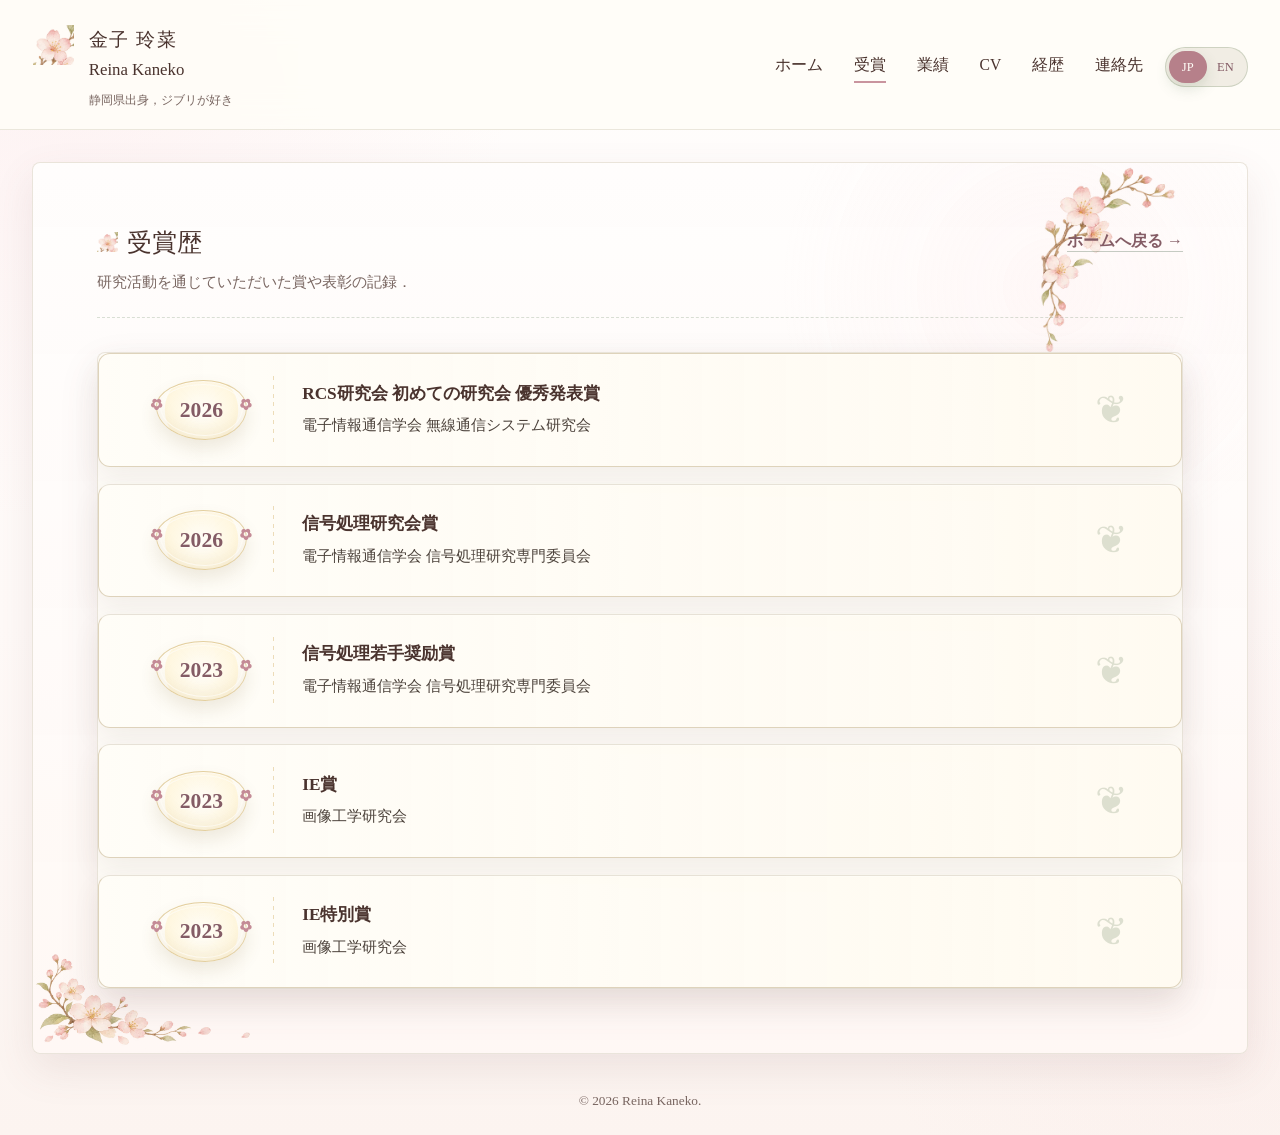
==== awards.html @ 28d95e35 "Unify four conference illustrations in sakura watercolor style, add cherry blossom accents, toy pood" ====
<!doctype html>
<html lang="ja">

<head>
  <meta charset="utf-8" />
  <meta name="viewport" content="width=device-width, initial-scale=1" />
  <title>受賞 | 金子 玲菜</title>
  <meta name="description" content="金子玲菜の受賞一覧。" />
  <link rel="stylesheet" href="styles.css?v=20261112-sakura-cv-v1" />
</head>

<body>
  <header class="site-header">
    <a class="brand" href="index.html" aria-label="Reina Kaneko home">
      <span class="brand-mark" aria-hidden="true"><img src="assets/sakura-mark.webp" alt="" width="42" height="42" /></span>
      <span>
        <span class="brand-ja">金子 玲菜</span>
        <span class="brand-en">Reina Kaneko</span>
        <span class="brand-tagline" data-ja="静岡県出身，ジブリが好き" data-en="From Shizuoka, I like Ghibli.">静岡県出身，ジブリが好き</span>
      </span>
    </a>
    <div class="header-actions">
      <nav class="nav" aria-label="Primary navigation">
        <a href="index.html" data-ja="ホーム" data-en="Home">ホーム</a>
        <!-- <a href="index.html#research" data-ja="研究" data-en="Research">研究</a> -->
        <a href="awards.html" aria-current="page" data-ja="受賞" data-en="Award">受賞</a>
        <a href="publications.html" data-ja="業績" data-en="Publications">業績</a>
        <a href="cv.html" data-ja="CV" data-en="CV">CV</a>
        <a href="index.html#education" data-ja="経歴" data-en="Education">経歴</a>
        <a href="index.html#contact" data-ja="連絡先" data-en="Contact">連絡先</a>
      </nav>
      <div class="language-switch" aria-label="Language switch">
        <button class="is-active" type="button" data-lang-switch="ja">JP</button>
        <button type="button" data-lang-switch="en">EN</button>
      </div>
    </div>
  </header>

  <main>
    <section class="section page-section awards-page">
      <div class="awards-hero">
        <div>
          <p class="section-label" data-ja="受賞歴" data-en="Awards">受賞歴</p>
          <p class="page-lead" data-ja="研究活動を通じていただいた賞や表彰の記録．"
            data-en="Awards and honors received through my research activities.">研究活動を通じていただいた賞や表彰の記録．</p>
        </div>
        <a class="text-link" href="index.html" data-ja="ホームへ戻る →" data-en="Back to home →">ホームへ戻る →</a>
      </div>
      <ol class="award-list full-award-list" id="fullAwardList">
        <li>
          <time>2026</time>
          <div>
            <h3 data-ja="RCS研究会 初めての研究会 優秀発表賞" data-en="RCS First Research Meeting Outstanding Presentation Award">RCS研究会 初めての研究会 優秀発表賞</h3>
            <p data-ja="電子情報通信学会 無線通信システム研究会" data-en="IEICE Technical Committee on Radio Communication Systems">電子情報通信学会 無線通信システム研究会</p>
          </div>
        </li>
      </ol>
    </section>
  </main>

  <footer class="footer">
    <small>© 2026 Reina Kaneko.</small>
  </footer>
  <script src="script.js?v=20261112-sakura-cv-v1"></script>
</body>

</html>
---- styles.css ----
:root {
  --ink: #2b201b;
  --muted: #6f655e;
  --green: #54724b;
  --green-dark: #314f34;
  --line: #e4ded2;
  --paper: #fffaf0;
  --paper-soft: #f8f0e1;
  --shadow: 0 18px 46px rgba(84, 76, 58, 0.12);
}

* {
  box-sizing: border-box;
}

html {
  scroll-behavior: smooth;
}

body {
  margin: 0;
  color: var(--ink);
  background:
    radial-gradient(circle at top left, rgba(112, 145, 93, 0.1), transparent 28rem),
    linear-gradient(180deg, #fffdf7 0%, var(--paper) 48%, #fbf4e8 100%);
  font-family: "Hiragino Mincho ProN", "Yu Mincho", "YuMincho", "Noto Serif JP", Georgia, serif;
  line-height: 1.8;
}

a {
  color: inherit;
  text-decoration: none;
}

img {
  display: block;
  max-width: 100%;
}

.site-header {
  position: sticky;
  top: 0;
  z-index: 10;
  display: flex;
  align-items: center;
  justify-content: space-between;
  gap: 2rem;
  width: min(100%, 1360px);
  margin: 0 auto;
  padding: 1.45rem 2rem 1.1rem;
  background: rgba(255, 253, 247, 0.88);
  backdrop-filter: blur(18px);
  border-bottom: 1px solid rgba(228, 222, 210, 0.72);
}

.header-actions {
  display: flex;
  align-items: center;
  gap: 1.4rem;
}

.brand {
  display: grid;
  grid-template-columns: auto 1fr;
  gap: 0.85rem;
  align-items: start;
  min-width: 19rem;
}

.brand-mark {
  color: var(--green);
  font-size: 2.4rem;
  line-height: 1;
}

.brand-ja,
.brand-en,
.brand-tagline {
  display: block;
}

.brand-ja {
  font-size: 1.2rem;
  letter-spacing: 0.08em;
}

.brand-en {
  margin-top: -0.2rem;
  font-size: 1.05rem;
}

.brand-tagline {
  margin-top: 0.25rem;
  color: var(--muted);
  font-size: 0.77rem;
}

.nav {
  display: flex;
  gap: clamp(1rem, 2.4vw, 3rem);
  align-items: center;
  font-size: 0.98rem;
}

.nav a {
  position: relative;
  padding-bottom: 0.25rem;
}

.nav a::after {
  position: absolute;
  right: 0;
  bottom: 0;
  left: 0;
  height: 2px;
  background: var(--green);
  content: "";
  opacity: 0;
  transform: scaleX(0.4);
  transition: 0.18s ease;
}

.nav a:hover::after,
.nav a[aria-current="page"]::after {
  opacity: 1;
  transform: scaleX(1);
}

.language-switch {
  display: grid;
  grid-template-columns: repeat(2, 2.35rem);
  min-width: 4.7rem;
  padding: 0.18rem;
  background: rgba(228, 222, 210, 0.52);
  border: 1px solid rgba(84, 114, 75, 0.22);
  border-radius: 999px;
}

.language-switch button {
  min-height: 2rem;
  padding: 0;
  color: var(--green-dark);
  background: transparent;
  border: 0;
  border-radius: 999px;
  cursor: pointer;
  font: inherit;
  font-size: 0.78rem;
  line-height: 1;
}

.language-switch button.is-active {
  color: #fffdf7;
  background: var(--green);
  box-shadow: 0 6px 14px rgba(84, 114, 75, 0.18);
}

main {
  width: min(100%, 1360px);
  margin: 0 auto;
  padding: 0 2rem 2rem;
}

.section,
.split-sections {
  margin-top: 2rem;
}

.section-label {
  margin: 0 0 0.8rem;
  color: var(--ink);
  font-size: 1.55rem;
  line-height: 1.3;
}

.section-label::before {
  margin-right: 0.65rem;
  color: var(--green);
  content: "✿";
}

.section-heading {
  display: flex;
  align-items: start;
  justify-content: space-between;
  gap: 1rem;
}

.about {
  position: relative;
  display: grid;
  grid-template-columns: minmax(18rem, 28rem) minmax(0, 39rem);
  gap: clamp(2rem, 5vw, 5.8rem);
  align-items: center;
  justify-content: start;
  margin-top: 0;
  min-height: 430px;
  overflow: hidden;
  padding: clamp(2.2rem, 5vw, 4rem) clamp(1.4rem, 4vw, 4rem);
  background:
    linear-gradient(90deg, rgba(255, 253, 247, 0.9) 0%, rgba(255, 253, 247, 0.78) 46%, rgba(255, 250, 238, 0.1) 100%),
    url("assets/home-watercolor-bg.png") center / cover no-repeat;
  border-bottom: 1px solid var(--line);
}

.about::before {
  position: absolute;
  inset: 0;
  background:
    linear-gradient(180deg, rgba(255, 253, 247, 0.08), rgba(255, 253, 247, 0.24)),
    radial-gradient(circle at 32% 50%, rgba(255, 253, 247, 0.62), transparent 18rem);
  content: "";
  opacity: 1;
  pointer-events: none;
}

.about::after {
  position: absolute;
  top: 2rem;
  right: 6.5rem;
  color: rgba(84, 114, 75, 0.22);
  content: "✿";
  font-size: clamp(2.8rem, 6vw, 5rem);
  line-height: 1;
  transform: rotate(-18deg);
  pointer-events: none;
}

.profile-image {
  width: 18rem;
  max-width: 100%;
  aspect-ratio: 1;
  border-radius: 50%;
  object-fit: cover;
  justify-self: center;
  box-shadow: var(--shadow);
}

.section-copy h2 {
  position: relative;
  z-index: 1;
  margin: 0 0 0.75rem;
  font-size: clamp(1.55rem, 2.4vw, 2rem);
  line-height: 1.35;
}

.section-copy {
  position: relative;
  z-index: 1;
}

.section-copy h2 span,
.affiliation,
.section-copy p {
  color: #4c423b;
}

.section-copy h2 span {
  margin-left: 1rem;
  font-size: clamp(0.95rem, 1.4vw, 1.15rem);
  font-weight: 400;
}

.affiliation {
  margin: 0 0 1rem;
}

.section-copy p {
  max-width: 38rem;
  margin: 0 0 1rem;
}

.profile-details {
  display: grid;
  gap: 1.2rem;
  margin-top: 1.25rem;
}

.detail-block h3 {
  display: flex;
  align-items: center;
  gap: 0.45rem;
  margin: 0 0 0.35rem;
  color: var(--green-dark);
  font-size: 1rem;
  line-height: 1.45;
}

.detail-block h3::before {
  color: var(--green);
  content: "✿";
  font-size: 1.35rem;
  line-height: 1;
}

.detail-block ul {
  display: grid;
  gap: 0.25rem;
  margin: 0;
  padding-left: 1.25rem;
  color: #4c423b;
}

.detail-block dl {
  display: grid;
  gap: 0.25rem;
  margin: 0;
  color: #4c423b;
}

.detail-block dl div {
  display: grid;
  grid-template-columns: 5.6rem 1fr;
  gap: 0.55rem;
  align-items: start;
}

.detail-block dt {
  color: var(--green-dark);
  font-weight: 700;
}

.detail-block dd {
  margin: 0;
}

.text-link {
  color: var(--green-dark);
  font-weight: 700;
  text-decoration: underline;
  text-decoration-color: rgba(49, 79, 52, 0.28);
  text-underline-offset: 0.32em;
}

.panel,
.contact {
  background: rgba(255, 253, 247, 0.76);
  border: 1px solid rgba(228, 222, 210, 0.72);
  border-radius: 8px;
  box-shadow: var(--shadow);
}

.award-list {
  display: grid;
  gap: 0;
  margin: 0;
  padding: 0;
  list-style: none;
}

.full-award-list,
.award-list:not(.compact-list) {
  background: rgba(255, 253, 247, 0.76);
  border: 1px solid rgba(228, 222, 210, 0.72);
  border-radius: 8px;
  box-shadow: var(--shadow);
}

.compact-list {
  margin-top: 0.45rem;
}

.award-list li {
  display: grid;
  grid-template-columns: 6.5rem 1fr;
  gap: 1.5rem;
  padding: 1.35rem 1.55rem;
}

.award-list li+li {
  border-top: 1px solid var(--line);
}

.award-list time {
  color: var(--green-dark);
  font-weight: 700;
}

.award-list h3 {
  margin: 0 0 0.3rem;
  font-size: 1.08rem;
  line-height: 1.55;
}

.award-list p {
  margin: 0;
  color: #4c423b;
  font-size: 0.94rem;
}

.page-section {
  min-height: 55vh;
}

.awards-page,
.publications-page {
  position: relative;
  overflow: hidden;
  padding: clamp(1.4rem, 4vw, 2.4rem);
  background:
    linear-gradient(90deg, rgba(84, 114, 75, 0.055) 0 1px, transparent 1px 100%),
    radial-gradient(circle at 92% 12%, rgba(128, 154, 103, 0.14), transparent 13rem),
    radial-gradient(circle at 8% 88%, rgba(215, 188, 127, 0.16), transparent 12rem),
    rgba(255, 253, 247, 0.58);
  background-size: 22px 22px, auto, auto, auto;
  border: 1px solid rgba(228, 222, 210, 0.78);
  border-radius: 8px;
  box-shadow: var(--shadow);
}

.awards-page::before,
.publications-page::before {
  position: absolute;
  top: 1.1rem;
  right: 1.4rem;
  color: rgba(84, 114, 75, 0.16);
  content: "✿";
  font-size: 6.5rem;
  line-height: 1;
  pointer-events: none;
}

.awards-page {
  padding: clamp(2rem, 5vw, 4rem);
  background:
    url("assets/card-corner-leaves.png") right -1.4rem top -1.3rem / 16rem auto no-repeat,
    url("assets/card-corner-leaves.png") left -2.8rem bottom -2.4rem / 15rem auto no-repeat,
    radial-gradient(circle at 18% 14%, rgba(183, 206, 164, 0.18), transparent 13rem),
    radial-gradient(circle at 88% 84%, rgba(183, 206, 164, 0.18), transparent 12rem),
    linear-gradient(180deg, rgba(255, 253, 247, 0.82), rgba(255, 250, 240, 0.64)),
    url("assets/home-watercolor-bg.png") center / cover no-repeat;
}

.awards-page::before {
  top: 2.8rem;
  right: 32%;
  color: rgba(84, 114, 75, 0.18);
  content: "✿";
  font-size: 2.4rem;
  transform: rotate(-12deg);
}

.publications-page {
  padding: clamp(2rem, 5vw, 4rem);
  background:
    url("assets/card-corner-leaves.png") right -1.2rem top -1.1rem / 15rem auto no-repeat,
    url("assets/card-corner-leaves.png") left -3rem bottom -2.4rem / 14rem auto no-repeat,
    radial-gradient(circle at 15% 18%, rgba(183, 206, 164, 0.14), transparent 13rem),
    radial-gradient(circle at 88% 78%, rgba(183, 206, 164, 0.13), transparent 12rem),
    linear-gradient(180deg, rgba(255, 253, 247, 0.86), rgba(255, 250, 240, 0.68)),
    url("assets/home-watercolor-bg.png") center / cover no-repeat;
}

.publications-page::before {
  top: 2.7rem;
  left: 28%;
  right: auto;
  color: rgba(84, 114, 75, 0.16);
  content: "✿";
  font-size: 2.4rem;
  transform: rotate(15deg);
}

.awards-hero {
  position: relative;
  z-index: 1;
  display: flex;
  align-items: start;
  justify-content: space-between;
  gap: 1.5rem;
  margin-bottom: 2.15rem;
  padding-bottom: 1.35rem;
  border-bottom: 1px dashed rgba(84, 114, 75, 0.22);
}

.page-lead {
  max-width: 34rem;
  margin: -0.25rem 0 0;
  color: var(--muted);
  font-size: 0.96rem;
}

.full-award-list {
  position: relative;
  z-index: 1;
  gap: 1.05rem;
  background: transparent;
  border: 0;
  box-shadow: none;
}

.full-award-list li {
  position: relative;
  grid-template-columns: 9.5rem 1fr 5rem;
  align-items: center;
  gap: 1.55rem;
  overflow: hidden;
  min-height: 7.1rem;
  padding: 1.25rem 1.65rem;
  background:
    linear-gradient(90deg, rgba(255, 253, 247, 0.96), rgba(255, 250, 240, 0.86));
  border: 1px solid rgba(220, 208, 183, 0.92);
  border-radius: 12px;
  box-shadow:
    0 12px 28px rgba(84, 76, 58, 0.08),
    inset 0 1px 0 rgba(255, 253, 247, 0.9);
}

.full-award-list li+li {
  border-top: 1px solid rgba(228, 222, 210, 0.86);
}

.full-award-list li::after {
  position: absolute;
  right: 3.3rem;
  top: 50%;
  color: rgba(84, 114, 75, 0.2);
  content: "❦";
  font-size: 2.45rem;
  line-height: 1;
  transform: translateY(-50%);
}

.full-award-list li::before {
  position: absolute;
  top: 1.35rem;
  bottom: 1.35rem;
  left: 10.9rem;
  width: 1px;
  background: repeating-linear-gradient(
    to bottom,
    rgba(214, 181, 111, 0.46) 0 0.25rem,
    transparent 0.25rem 0.55rem
  );
  content: "";
}

.full-award-list time {
  position: relative;
  align-self: center;
  justify-self: center;
  display: grid;
  place-items: center;
  width: 5.7rem;
  min-width: 5.7rem;
  min-height: 3.75rem;
  padding: 0.5rem 0.7rem;
  color: var(--green-dark);
  background:
    radial-gradient(circle at 50% 50%, rgba(255, 253, 247, 0.98), rgba(255, 244, 214, 0.78) 68%, transparent 70%),
    radial-gradient(circle at 50% 8%, rgba(255, 253, 247, 0.86), transparent 30%);
  border: 1px solid rgba(216, 191, 134, 0.72);
  border-radius: 52% 48% 46% 54% / 44% 46% 54% 56%;
  outline: 1px solid rgba(255, 253, 247, 0.78);
  outline-offset: -5px;
  text-align: center;
  text-shadow: 0 1px 0 rgba(255, 253, 247, 0.82);
  box-shadow:
    0 9px 18px rgba(118, 89, 42, 0.12),
    inset 0 1px 0 rgba(255, 253, 247, 0.78),
    inset 0 -8px 14px rgba(156, 118, 53, 0.08);
  font-size: 1.35rem;
}

.full-award-list time::before,
.full-award-list time::after {
  position: absolute;
  top: 50%;
  width: 1.4rem;
  height: 1.8rem;
  background: none;
  color: rgba(84, 114, 75, 0.46);
  font-size: 1.25rem;
  line-height: 1;
  transform: translateY(-50%);
}

.full-award-list time::before {
  left: -0.4rem;
  content: "✿";
  transform: translateY(-50%) rotate(-34deg);
}

.full-award-list time::after {
  right: -0.4rem;
  content: "✿";
  transform: translateY(-50%) scaleX(-1) rotate(-34deg);
}

.full-award-list h3,
.full-award-list p {
  position: relative;
  z-index: 1;
}

.publication-group {
  position: relative;
  z-index: 1;
  margin-top: 1.45rem;
}

.publication-group h2 {
  position: relative;
  display: inline-flex;
  align-items: center;
  gap: 0.45rem;
  margin: 0 0 0.7rem;
  padding: 0.28rem 0.95rem 0.28rem 0.65rem;
  color: #7a2927;
  background:
    linear-gradient(135deg, rgba(255, 255, 255, 0.62), transparent 45%),
    linear-gradient(180deg, #fff0ec 0%, #eecbc5 100%);
  border: 1px solid rgba(156, 74, 69, 0.34);
  border-radius: 999px;
  box-shadow:
    0 8px 18px rgba(118, 89, 42, 0.08),
    inset 0 1px 0 rgba(255, 253, 247, 0.82);
  font-size: 0.98rem;
  line-height: 1.6;
}

.publication-group h2::before {
  display: inline-grid;
  place-items: center;
  width: 1.35rem;
  height: 1.35rem;
  color: #fffdf7;
  background: #9c4a45;
  border-radius: 50%;
  content: "✦";
  font-size: 0.72rem;
  line-height: 1;
}

.publication-group:nth-of-type(2) h2::before {
  background: #3f6f9d;
}

.publication-group:nth-of-type(2) h2 {
  color: #2f5f8f;
  background:
    linear-gradient(135deg, rgba(255, 255, 255, 0.62), transparent 45%),
    linear-gradient(180deg, #e9f4fb 0%, #c9dfef 100%);
  border-color: rgba(63, 111, 157, 0.34);
}

.publication-group:nth-of-type(3) h2::before {
  background: #54724b;
}

.publication-group:nth-of-type(3) h2 {
  color: var(--green-dark);
  background:
    linear-gradient(135deg, rgba(255, 255, 255, 0.62), transparent 45%),
    linear-gradient(180deg, #eef5e8 0%, #d4e3c6 100%);
  border-color: rgba(84, 114, 75, 0.36);
}

.publication-group:nth-of-type(4) h2::before {
  background: #c99934;
}

.publication-group:nth-of-type(4) h2 {
  color: #71521e;
  background:
    linear-gradient(135deg, rgba(255, 255, 255, 0.62), transparent 45%),
    linear-gradient(180deg, #fff7cf 0%, #efd478 100%);
  border-color: rgba(201, 153, 52, 0.38);
}

.full-publication-list {
  display: grid;
  gap: 0.7rem;
  padding: 0;
  background: transparent;
  border: 0;
  border-radius: 0;
  box-shadow: none;
  list-style: none;
}

.full-publication-list li {
  position: relative;
  display: grid;
  grid-template-columns: 13.5rem 1fr 5.4rem;
  gap: 1.3rem;
  align-items: center;
  min-height: 7.25rem;
  padding: 0.75rem 6.1rem 0.75rem 0.9rem;
  background:
    linear-gradient(90deg, rgba(255, 253, 247, 0.97), rgba(255, 250, 240, 0.88));
  border: 1px solid rgba(220, 208, 183, 0.9);
  border-radius: 12px;
  box-shadow:
    0 10px 24px rgba(84, 76, 58, 0.07),
    inset 0 1px 0 rgba(255, 253, 247, 0.92);
}

.full-publication-list li::after {
  position: absolute;
  top: 1.25rem;
  right: 5.45rem;
  bottom: 1.25rem;
  width: 1px;
  background: repeating-linear-gradient(
    to bottom,
    rgba(183, 70, 63, 0.35) 0 0.22rem,
    transparent 0.22rem 0.48rem
  );
  content: "";
}

.publication-group:nth-of-type(2) .full-publication-list li::after {
  background: repeating-linear-gradient(
    to bottom,
    rgba(63, 111, 157, 0.36) 0 0.22rem,
    transparent 0.22rem 0.48rem
  );
}

.publication-group:nth-of-type(3) .full-publication-list li::after {
  background: repeating-linear-gradient(
    to bottom,
    rgba(84, 114, 75, 0.36) 0 0.22rem,
    transparent 0.22rem 0.48rem
  );
}

.publication-group:nth-of-type(4) .full-publication-list li::after {
  background: repeating-linear-gradient(
    to bottom,
    rgba(201, 153, 52, 0.42) 0 0.22rem,
    transparent 0.22rem 0.48rem
  );
}

.full-publication-list li.publication-no-art {
  grid-template-columns: 1fr 4.8rem;
  padding-left: 1.35rem;
}

.publication-entry {
  display: block;
  min-width: 0;
}

.full-publication-list li+li {
  margin-top: 0;
  padding-top: 0.75rem;
  border-top: 1px solid rgba(228, 222, 210, 0.72);
}

.publication-location-art {
  position: relative;
  display: block;
  align-self: stretch;
  overflow: hidden;
  min-height: 5.6rem;
  background:
    linear-gradient(180deg, rgba(255, 250, 246, 0.86), rgba(251, 239, 224, 0.72));
  border: 1px solid rgba(228, 222, 210, 0.76);
  border-radius: 10px;
}

.publication-location-art img {
  width: 100%;
  height: 100%;
  min-height: 5.6rem;
  object-fit: cover;
}

.publication-flag {
  position: absolute;
  top: 0.45rem;
  left: 0.5rem;
  display: grid;
  place-items: center;
  width: 2rem;
  height: 2rem;
  background: rgba(255, 253, 247, 0.82);
  border: 1px solid rgba(220, 208, 183, 0.9);
  border-radius: 50%;
  box-shadow: 0 6px 14px rgba(84, 76, 58, 0.12);
  font-family: "Apple Color Emoji", "Segoe UI Emoji", sans-serif;
  font-size: 1.18rem;
  line-height: 1;
}

.book-kicker {
  display: inline-block;
  margin: 0 0 0.75rem;
  padding: 0.1rem 0.65rem;
  color: #7a2927;
  background: rgba(183, 70, 63, 0.08);
  border: 1px solid rgba(143, 45, 42, 0.18);
  border-radius: 999px;
  font-size: 0.78rem;
  font-weight: 700;
}

.book-open.paper-blue .book-kicker {
  color: #2f5f8f;
  background: rgba(63, 111, 157, 0.1);
  border-color: rgba(63, 111, 157, 0.22);
}

.book-open.paper-green .book-kicker {
  color: var(--green-dark);
  background: rgba(84, 114, 75, 0.1);
  border-color: rgba(84, 114, 75, 0.22);
}

.publication-detail-button {
  position: absolute;
  top: 50%;
  right: 1.85rem;
  z-index: 2;
  display: grid;
  place-items: center;
  width: 3.9rem;
  height: 3.9rem;
  padding: 0;
  color: transparent;
  background: url("assets/publication-locations/book-red.png") center / contain no-repeat;
  border: 0;
  border-radius: 0;
  box-shadow: none;
  cursor: pointer;
  font-size: 0;
  line-height: 1;
  transform: translateY(-50%);
}

.publication-detail-button::before {
  display: none;
}

.publication-detail-button.paper-blue {
  background-image: url("assets/publication-locations/book-blue.png");
}

.publication-detail-button.paper-green {
  background-image: url("assets/publication-locations/book-green.png");
}

.paper-dialog {
  width: min(94vw, 980px);
  padding: 2rem;
  background: transparent;
  border: 0;
  overflow: visible;
}

.paper-dialog::backdrop {
  background: rgba(43, 32, 27, 0.38);
  backdrop-filter: blur(4px);
}

.paper-close {
  position: absolute;
  top: 0.65rem;
  right: 0.65rem;
  z-index: 10;
  width: 2.25rem;
  height: 2.25rem;
  color: #fffdf7;
  background: var(--green-dark);
  border: 0;
  border-radius: 50%;
  box-shadow: 0 8px 20px rgba(43, 32, 27, 0.2);
  cursor: pointer;
  font-size: 1.3rem;
}

.book-open {
  --book-cover-a: #b7463f;
  --book-cover-b: #8f2d2a;
  --book-cover-c: #6f2021;
  position: relative;
  display: grid;
  grid-template-columns: 1fr 1fr;
  min-height: 560px;
  overflow: hidden;
  background: var(--book-cover-b);
  border: 10px solid var(--book-cover-b);
  border-radius: 10px;
  box-shadow: 0 26px 70px rgba(43, 32, 27, 0.34);
  perspective: 1600px;
  transform-origin: center;
  animation: bookRise 0.45s ease both;
}

.book-open::before {
  position: absolute;
  inset: 0;
  z-index: 5;
  background:
    radial-gradient(circle at 72% 18%, rgba(255, 248, 232, 0.18), transparent 8rem),
    linear-gradient(90deg, rgba(72, 18, 20, 0.45) 0 2.2rem, transparent 2.2rem 100%),
    linear-gradient(135deg, var(--book-cover-a) 0%, var(--book-cover-b) 52%, var(--book-cover-c) 100%);
  border-radius: 8px;
  box-shadow:
    inset -20px 0 28px rgba(63, 17, 18, 0.28),
    inset 0 1px 0 rgba(255, 253, 247, 0.2);
  content: "";
  transform-origin: left center;
  animation: coverOpen 1.45s cubic-bezier(0.18, 0.72, 0.16, 1) 0.12s forwards;
  pointer-events: none;
}

.book-open.paper-blue {
  --book-cover-a: #5f91c2;
  --book-cover-b: #3f6f9d;
  --book-cover-c: #284d75;
}

.book-open.paper-green {
  --book-cover-a: #78966d;
  --book-cover-b: #54724b;
  --book-cover-c: #314f34;
}

.book-spread-page {
  position: relative;
  padding: clamp(1.4rem, 3vw, 2.2rem);
  background:
    linear-gradient(90deg, rgba(188, 166, 122, 0.16) 0 1px, transparent 1px 100%),
    linear-gradient(180deg, #fffdf7 0%, #fbf1df 100%);
  background-size: 18px 18px, auto;
}

.book-spread-left {
  border-right: 1px solid rgba(84, 76, 58, 0.14);
  box-shadow: inset -12px 0 20px rgba(84, 76, 58, 0.08);
}

.book-spread-right {
  box-shadow: inset 12px 0 20px rgba(84, 76, 58, 0.08);
}

.book-spread-page h2 {
  margin: 0 0 1rem;
  font-size: clamp(1.2rem, 2.4vw, 1.65rem);
  line-height: 1.55;
}

.book-spread-page dl {
  display: grid;
  gap: 0.45rem;
  margin: 0 0 1.1rem;
}

.book-spread-page dl div {
  display: grid;
  grid-template-columns: 5.4rem 1fr;
  gap: 0.7rem;
}

.book-spread-page dt {
  color: var(--green-dark);
  font-weight: 700;
}

.book-spread-page dd {
  margin: 0;
}

.paper-preview {
  display: grid;
  place-items: center;
  min-height: 390px;
  padding: 1.2rem;
  background: #fff;
  border: 1px solid rgba(188, 166, 122, 0.42);
  box-shadow: inset 0 0 0 1px rgba(255, 253, 247, 0.8);
}

.paper-preview iframe {
  width: 100%;
  height: 430px;
  border: 0;
}

.paper-preview img {
  display: block;
  width: 100%;
  max-height: 430px;
  object-fit: contain;
  box-shadow: 0 8px 20px rgba(84, 76, 58, 0.12);
}

.paper-preview-placeholder {
  max-width: 20rem;
  color: #6f655e;
  text-align: center;
}

.paper-preview-placeholder strong {
  display: block;
  margin-bottom: 0.8rem;
  color: var(--ink);
  font-size: 1.1rem;
}

.paper-actions {
  display: flex;
  flex-wrap: wrap;
  gap: 0.7rem;
  margin-top: 1rem;
}

.paper-actions a {
  padding: 0.35rem 0.9rem;
  color: #fffdf7;
  background: var(--green);
  border-radius: 999px;
  font-size: 0.86rem;
  font-weight: 700;
}

@keyframes bookRise {
  from {
    opacity: 0;
    transform: scale(0.94);
  }

  to {
    opacity: 1;
    transform: scale(1);
  }
}

@keyframes coverOpen {
  0% {
    transform: rotateY(0deg);
  }

  100% {
    transform: rotateY(-112deg);
    visibility: hidden;
  }
}

.split-sections {
  display: grid;
  grid-template-columns: minmax(0, 1.25fr) minmax(20rem, 0.9fr);
  gap: 1.35rem;
}

.panel {
  padding: 1.45rem 1.55rem;
}

.panel-heading {
  display: flex;
  align-items: start;
  justify-content: space-between;
  gap: 1rem;
}

.publication-list {
  display: grid;
  gap: 1.05rem;
  margin: 0;
  padding-left: 1.15rem;
  color: #3f3731;
  font-size: 0.82rem;
  line-height: 1.65;
}

.publication-list li {
  padding-left: 0.45rem;
}

.more-count {
  margin: 0.8rem 0 0;
  color: var(--green-dark);
  font-size: 0.86rem;
  font-weight: 700;
  text-align: right;
}

.links {
  float: right;
  color: var(--green-dark);
  white-space: nowrap;
}

.timeline {
  position: relative;
  display: grid;
  gap: 2.1rem;
  margin: 0;
  padding: 0 0 0 1rem;
  list-style: none;
}

.timeline::before {
  position: absolute;
  top: 0.45rem;
  bottom: 0.45rem;
  left: 0.18rem;
  width: 1px;
  background: #9aae87;
  content: "";
}

.timeline li {
  position: relative;
  display: grid;
  grid-template-columns: 6.4rem 1fr;
  gap: 1rem;
  color: #3f3731;
  font-size: 0.9rem;
}

.timeline li::before {
  position: absolute;
  top: 0.55rem;
  left: -1rem;
  width: 0.45rem;
  height: 0.45rem;
  background: #78966d;
  border-radius: 50%;
  content: "";
}

.timeline time {
  color: #524941;
  white-space: nowrap;
}

.contact {
  display: flex;
  align-items: center;
  justify-content: space-between;
  min-height: 8rem;
  overflow: hidden;
  padding: 1.35rem 2rem;
}

address {
  display: grid;
  gap: 0.4rem;
  font-style: normal;
}

address a::before,
address span::before {
  display: inline-block;
  width: 1.5rem;
  color: var(--green);
}

address a[href^="mailto"]::before,
address span:first-child::before {
  content: "□";
}

address a[href*="github"]::before,
address span+span::before {
  content: "◇";
}

.contact img {
  width: min(31rem, 48%);
  opacity: 0.78;
}

.footer {
  width: min(100%, 1360px);
  margin: 0 auto;
  padding: 0 2rem 1.25rem;
  color: var(--muted);
  text-align: center;
}

@media (max-width: 900px) {
  .site-header {
    position: static;
    align-items: flex-start;
    flex-direction: column;
  }

  .header-actions {
    align-items: flex-start;
    flex-direction: column;
    width: 100%;
    gap: 0.9rem;
  }

  .nav {
    flex-wrap: wrap;
    gap: 0.7rem 1.3rem;
  }

  .about,
  .split-sections {
    grid-template-columns: 1fr;
  }

  .about {
    justify-items: center;
    padding-inline: 1rem;
    text-align: left;
  }

  .about::before {
    width: 80vw;
    height: 13rem;
    opacity: 0.34;
  }

  .language-switch {
    align-self: flex-end;
  }

  .book-open {
    grid-template-columns: 1fr;
    max-height: 86vh;
    overflow: auto;
  }

  .book-spread-left {
    border-right: 0;
    border-bottom: 1px solid rgba(84, 76, 58, 0.14);
  }

  .paper-preview iframe {
    height: 320px;
  }
}

@media (max-width: 560px) {

  .site-header,
  main,
  .footer {
    padding-right: 1rem;
    padding-left: 1rem;
  }

  .brand {
    min-width: 0;
  }

  .profile-image {
    width: 13.5rem;
  }

  .award-list li {
    grid-template-columns: 1fr;
    gap: 0.25rem;
    padding: 1.1rem 1.2rem;
  }

  .full-award-list li {
    grid-template-columns: 1fr;
    gap: 0.7rem;
    padding: 1.25rem;
  }

  .full-award-list li::before {
    display: none;
  }

  .full-award-list li::after {
    right: 1.1rem;
    top: 1.15rem;
    font-size: 1.8rem;
    transform: none;
  }

  .full-award-list time {
    justify-self: start;
  }

  .awards-page,
  .publications-page {
    padding: 1.1rem;
  }

  .awards-page::before,
  .publications-page::before {
    font-size: 4.4rem;
  }

  .awards-hero {
    flex-direction: column;
    gap: 0.7rem;
  }

  .paper-dialog {
    width: min(98vw, 980px);
    padding: 1.4rem 0.7rem 0.7rem;
  }

  .paper-close {
    top: 0.15rem;
    right: 0.15rem;
  }

  .detail-block dl div {
    grid-template-columns: 1fr;
    gap: 0;
  }

  .book-spread-page dl div {
    grid-template-columns: 1fr;
    gap: 0;
  }

  .full-publication-list li,
  .full-publication-list li.publication-no-art {
    grid-template-columns: 1fr;
    gap: 0.85rem;
    padding: 0.9rem 4.5rem 1rem 0.9rem;
  }

  .publication-location-art {
    min-height: 7.2rem;
  }

  .publication-location-art img {
    min-height: 7.2rem;
  }

  .full-publication-list li::after {
    right: 4rem;
  }

  .section-heading,
  .panel-heading,
  .contact {
    align-items: flex-start;
    flex-direction: column;
  }

  .links {
    float: none;
    display: block;
    margin-top: 0.25rem;
  }

  .timeline li {
    grid-template-columns: 1fr;
    gap: 0.2rem;
  }

  .contact img {
    align-self: flex-end;
    width: 82%;
  }
}


.research {
  padding-top: 2.1rem;
}

.research .panel-heading {
  justify-content: center;
  text-align: center;
}

.research .section-label {
  position: relative;
  margin-bottom: 1.25rem;
  font-size: clamp(1.65rem, 3vw, 2rem);
}

.research .section-label::after {
  margin-left: 0.65rem;
  color: rgba(84, 114, 75, 0.58);
  content: "✿";
  font-size: 1.2rem;
}

.research-grid {
  display: grid;
  grid-template-columns: repeat(3, 1fr);
  gap: clamp(1.1rem, 2.4vw, 1.8rem);
}

.research-card {
  position: relative;
  overflow: hidden;
  border-radius: 18px;
  background: rgba(255, 253, 246, 0.92);
  border: 1px solid rgba(88, 113, 83, 0.16);
  box-shadow: 0 10px 30px rgba(70, 60, 45, 0.08);
}

.research-card::after {
  position: absolute;
  right: 0.25rem;
  bottom: 0.15rem;
  z-index: 2;
  width: 5.4rem;
  height: 5.4rem;
  background: url("assets/card-corner-leaves.png") right bottom / contain no-repeat;
  content: "";
  opacity: 0.9;
  pointer-events: none;
}

.research-card img {
  width: 100%;
  height: 190px;
  object-fit: cover;
  display: block;
}

.research-card-body {
  padding: 1.1rem 1.15rem 1.25rem;
}

.research-card h3 {
  margin: 0 0 0.55rem;
  color: var(--green-dark);
  font-size: 1.08rem;
  line-height: 1.5;
  letter-spacing: 0.03em;
}

.research-card p {
  margin: 0 0 0.9rem;
  font-size: 0.92rem;
  line-height: 1.8;
}

@media (max-width: 860px) {
  .research-grid {
    grid-template-columns: 1fr;
  }

  .research-card img {
    height: 190px;
  }
}

.research-card {
  transition: transform 0.25s ease, box-shadow 0.25s ease;
}

.research-card:hover {
  transform: translateY(-4px);
  box-shadow: 0 16px 36px rgba(70, 60, 45, 0.12);
}




.profile-image-switcher {
  position: relative;
  z-index: 1;
  width: min(360px, 82vw);
  aspect-ratio: 1 / 1;
  flex: 0 0 auto;
  padding: 0.55rem;
  background:
    linear-gradient(135deg, rgba(255, 253, 247, 0.92), rgba(236, 222, 184, 0.72));
  border: 1px solid rgba(199, 170, 104, 0.42);
  border-radius: 50%;
  box-shadow:
    0 20px 50px rgba(84, 76, 58, 0.16),
    inset 0 0 0 0.42rem rgba(255, 253, 247, 0.58);
}

.profile-image-switcher::before {
  position: absolute;
  inset: -18%;
  z-index: 3;
  background: url("assets/profile-wreath.png") center / contain no-repeat;
  content: "";
  pointer-events: none;
  transform: rotate(-7deg);
}

.profile-image-switcher .profile-image {
  position: absolute;
  inset: 0.55rem;
  z-index: 1;
  width: calc(100% - 1.1rem);
  height: calc(100% - 1.1rem);
  object-fit: cover;
  object-position: center 42%;
}

/* プロフィール写真は、元のDisneyの写真も残して3枚を順番に切り替える */
.profile-image-switcher .profile-image-a {
  object-position: center 43%;
}

.profile-image-switcher .profile-image-b {
  object-position: center 38%;
  opacity: 0;
  animation: profile-crossfade-second 18s ease-in-out infinite;
}

.profile-image-switcher .profile-image-c {
  opacity: 0;
  animation: profile-crossfade-third 18s ease-in-out infinite;
}

@keyframes profile-crossfade-second {
  0%, 28% { opacity: 0; }
  34%, 60% { opacity: 1; }
  66%, 100% { opacity: 0; }
}

@keyframes profile-crossfade-third {
  0%, 60% { opacity: 0; }
  66%, 94% { opacity: 1; }
  100% { opacity: 0; }
}

@media (prefers-reduced-motion: reduce) {
  .profile-image-switcher .profile-image-b,
  .profile-image-switcher .profile-image-c {
    opacity: 0;
    animation: none;
  }
}


/* Sakura theme — warm, understated watercolor accents. */
:root {
  --ink: #4a332e;
  --muted: #796661;
  --green: #b6808a;
  --green-dark: #845c65;
  --line: #eadcd8;
  --paper: #fffaf8;
  --paper-soft: #fff1ee;
  --shadow: 0 16px 40px rgba(117, 83, 86, 0.11);
}
body {
  background:
    radial-gradient(circle at 4% 5%, rgba(245, 189, 198, .16), transparent 29rem),
    radial-gradient(circle at 98% 82%, rgba(245, 204, 207, .12), transparent 25rem),
    linear-gradient(180deg, #fffdfc 0%, #fffaf8 55%, #fcf4f0 100%);
}
.nav a::after { background: #c9949e; }
.brand-mark {
  width: 2.7rem;
  height: 2.7rem;
  display: inline-flex;
  align-items: center;
  justify-content: center;
  line-height: 1;
}
.brand-mark img {
  width: 2.6rem;
  height: 2.6rem;
  object-fit: contain;
}
.section-label::before {
  content: "";
  display: inline-block;
  width: 1.3rem;
  height: 1.3rem;
  margin-right: .55rem;
  vertical-align: -.13rem;
  background: url("assets/sakura-mark.webp") center / contain no-repeat;
}
.detail-block h3::before {
  content: "✿";
  color: #c38c99;
  font-size: 1.1rem;
}
.about::after {
  content: "";
  top: -1rem;
  right: -.4rem;
  width: 13rem;
  height: 18rem;
  background: url("assets/sakura-corner-top.webp") center / contain no-repeat;
  opacity: .36;
  transform: none;
}
.profile-image-switcher::before {
  background: url("assets/sakura-corner-bottom.webp") center / contain no-repeat;
  opacity: .4;
  transform: rotate(-7deg);
}
.awards-page,
.publications-page,
.cv-page {
  background:
    url("assets/sakura-corner-top.webp") top right / 13rem auto no-repeat,
    url("assets/sakura-corner-bottom.webp") left bottom / 14rem auto no-repeat,
    radial-gradient(circle at 84% 14%, rgba(255, 223, 226, .16), transparent 17rem),
    linear-gradient(180deg, rgba(255, 253, 252, .93), rgba(255, 248, 245, .9));
}
.awards-page::before,
.publications-page::before { content: none; display: none; }
.full-award-list time::before,
.full-award-list time::after {
  content: "✿";
  font-size: .93rem;
  color: #c48b96;
}
.contact img {
  width: min(27rem, 46%);
  opacity: .95;
  object-fit: contain;
}
.cv-page {
  padding: clamp(1.4rem, 4vw, 3.2rem);
  border: 1px solid var(--line);
  border-radius: 8px;
  box-shadow: var(--shadow);
}
.cv-sheet {
  position: relative;
  z-index: 1;
  max-width: 57rem;
  padding: clamp(1.4rem, 4vw, 3.3rem);
  margin: 1.3rem auto 0;
  background: rgba(255,255,255,.9);
  border: 1px solid #eaded8;
  border-radius: 14px;
}
.cv-profile {
  display: flex;
  align-items: center;
  gap: 1.7rem;
  padding-bottom: 1.4rem;
  border-bottom: 1px solid var(--line);
}
.cv-profile img {
  width: 7rem;
  height: 7rem;
  flex: 0 0 auto;
  border-radius: 50%;
  object-fit: cover;
  object-position: center 37%;
}
.cv-profile h1 {
  margin: 0;
  color: #553b37;
  font-size: clamp(1.6rem, 3.5vw, 2.3rem);
  line-height: 1.25;
}
.cv-profile h1 span { font-size: .73em; font-weight: normal; }
.cv-profile p { margin: .28rem 0; font-size: .94rem; color: #675652; }
.cv-block { padding: 1.3rem 0 0; }
.cv-block h2 {
  margin: 0 0 .6rem;
  padding-bottom: .25rem;
  color: #855660;
  border-bottom: 1px solid #e7d8d6;
  font-size: 1.17rem;
}
.cv-block ul, .cv-block ol { margin: .35rem 0 0; padding-left: 1.45rem; }
.cv-block li { margin: .38rem 0; font-size: .93rem; }
.cv-block a, .cv-back { color: #835864; text-decoration: underline; text-underline-offset: .2rem; }
.cv-time { min-width: 7rem; color: var(--muted); font-variant-numeric: tabular-nums; }
.cv-edu-row { display: flex; gap: 1rem; margin: .55rem 0; font-size: .92rem; }
.cv-print {
  align-self: start;
  padding: .45rem 1rem;
  color: #76505a;
  background: #fff2ef;
  border: 1px solid #e7c9cd;
  border-radius: 999px;
  font: inherit;
  font-size: .84rem;
  cursor: pointer;
}
.cv-print:hover { background: #fce6e5; }
@media (max-width: 560px) {
  .cv-profile { flex-direction: column; align-items: start; }
  .cv-edu-row { flex-direction: column; gap: .1rem; }
  .cv-page { padding: 1rem; }
  .contact img { max-width: 44%; }
  .about::after { opacity: .18; }
  .brand-mark { width: 2.2rem; height: 2.2rem; }
}
@media print {
  .site-header, .footer, .cv-print, .cv-back { display: none !important; }
  body, .cv-page, .cv-sheet { margin: 0; padding: 0; background: #fff; box-shadow: none; border: 0; }
  .cv-sheet { max-width: 100%; }
  .cv-block { break-inside: avoid; }
  a { text-decoration: none !important; }
  @page { size: A4; margin: 13mm; }
}
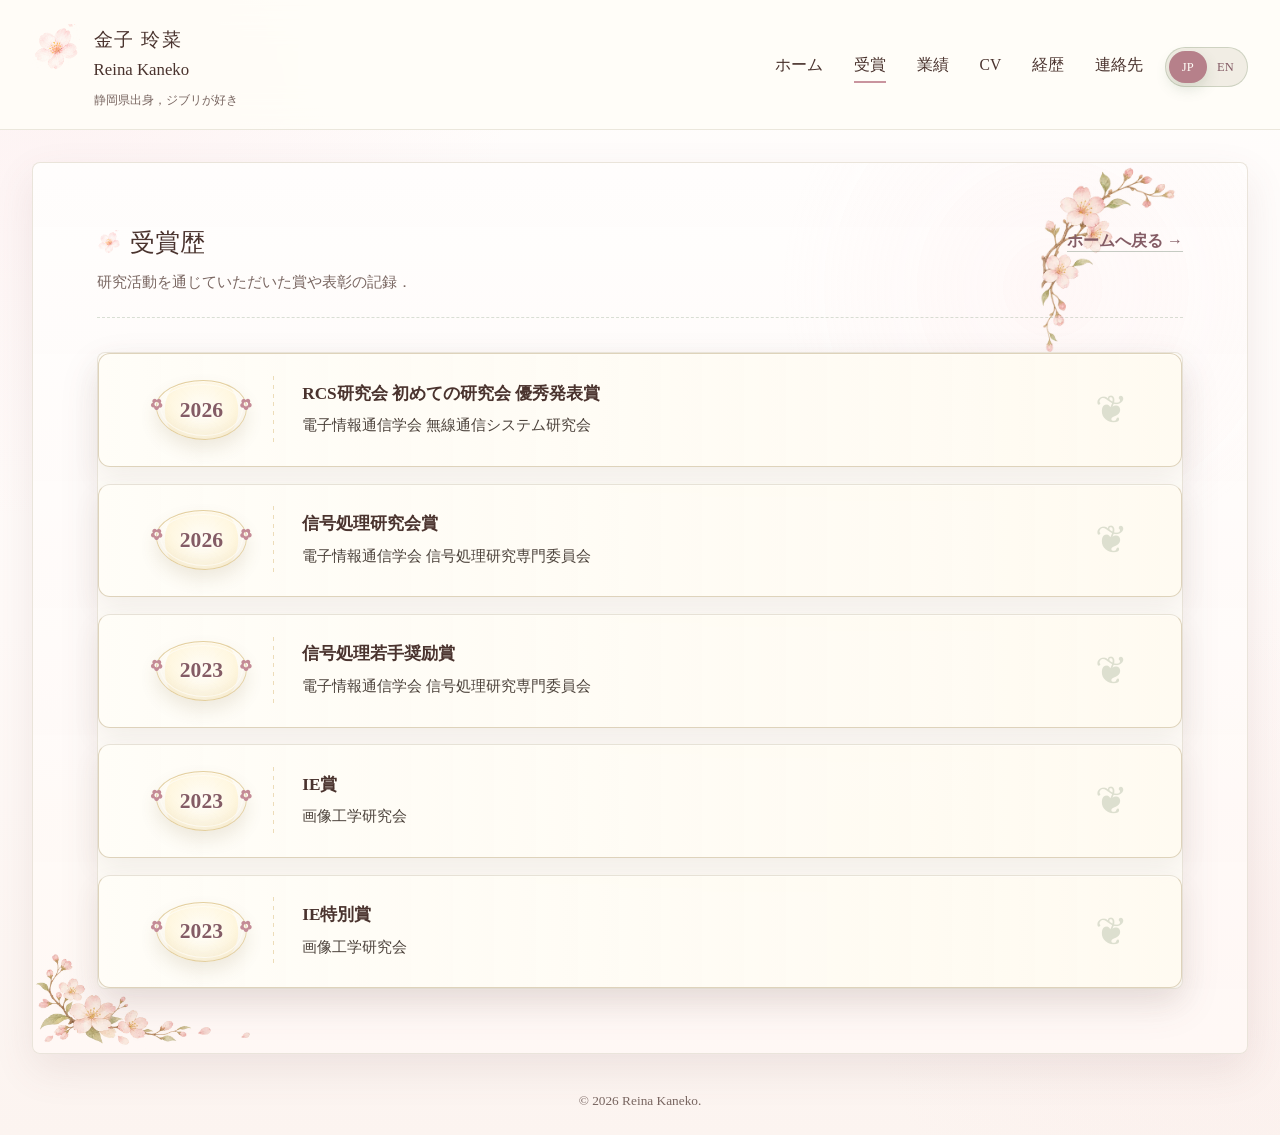
==== commit c67cc724: "Refine single sakura emblem and page ornaments; unify remaining city illustrations with watercolor t" ====
--- a/awards.html
+++ b/awards.html
@@ -6,13 +6,13 @@
   <meta name="viewport" content="width=device-width, initial-scale=1" />
   <title>受賞 | 金子 玲菜</title>
   <meta name="description" content="金子玲菜の受賞一覧。" />
-  <link rel="stylesheet" href="styles.css?v=20261112-sakura-cv-v1" />
+  <link rel="stylesheet" href="styles.css?v=20261112-sakura-all-v2" />
 </head>
 
 <body>
   <header class="site-header">
     <a class="brand" href="index.html" aria-label="Reina Kaneko home">
-      <span class="brand-mark" aria-hidden="true"><img src="assets/sakura-mark.webp" alt="" width="42" height="42" /></span>
+      <span class="brand-mark" aria-hidden="true"><img src="assets/sakura-single.webp" alt="" width="42" height="42" /></span>
       <span>
         <span class="brand-ja">金子 玲菜</span>
         <span class="brand-en">Reina Kaneko</span>
@@ -61,7 +61,7 @@
   <footer class="footer">
     <small>© 2026 Reina Kaneko.</small>
   </footer>
-  <script src="script.js?v=20261112-sakura-cv-v1"></script>
+  <script src="script.js?v=20261112-sakura-all-v2"></script>
 </body>
 
 </html>
--- a/styles.css
+++ b/styles.css
@@ -1686,3 +1686,80 @@
   a { text-decoration: none !important; }
   @page { size: A4; margin: 13mm; }
 }
+
+
+/* Sakura refinements — 2026-11-12 */
+.brand-mark { align-items: center; justify-content: center; width: 3rem; height: 3rem; overflow: visible; }
+.brand-mark img { width: 3rem; height: 3rem; object-fit: contain; max-width: none; }
+.section-label::before {
+  background-image: url("assets/sakura-single.webp");
+  background-size: contain;
+  width: 1.5rem;
+  height: 1.5rem;
+  vertical-align: -.2rem;
+}
+.research-card::after {
+  background: url("assets/sakura-corner-bottom.webp") right bottom / contain no-repeat;
+  width: 6.4rem;
+  height: 6.4rem;
+  right: -.3rem;
+  bottom: -.3rem;
+  opacity: 1;
+}
+.profile-image-switcher::before {
+  opacity: 1;
+  background-size: contain;
+  filter: none;
+}
+.cv-page {
+  background:
+    url("assets/sakura-corner-bottom.webp") left bottom / 14rem auto no-repeat,
+    radial-gradient(circle at 84% 14%, rgba(255, 223, 226, .16), transparent 17rem),
+    linear-gradient(180deg, rgba(255, 253, 252, .96), rgba(255, 248, 245, .93));
+}
+.cv-page::before {
+  content: "";
+  position: absolute;
+  top: 4.65rem;
+  right: .3rem;
+  width: min(23rem, 45%);
+  height: 5.5rem;
+  background: url("assets/sakura-cv-horizontal.webp") center / contain no-repeat;
+  opacity: 1;
+  transform: none;
+  pointer-events: none;
+}
+.cv-page .awards-hero, .cv-page .cv-sheet { position: relative; z-index: 1; }
+.cv-page .cv-print { position: relative; z-index: 2; }
+
+/* Harmonize the older conference-location illustrations with pastel watercolor art.
+   Preserve their original landmarks, while softening linework and adding paper grain. */
+.publication-location-art { isolation: isolate; background: #fff9f5; border-color: rgba(225, 194, 190, .62); }
+.publication-location-art img {
+  transition: filter .2s ease;
+}
+.publication-location-art img[src$=".png"] {
+  filter: saturate(.69) contrast(.80) brightness(1.085) sepia(.065) blur(.27px);
+}
+.publication-location-art::after {
+  content: "";
+  position: absolute;
+  inset: 0;
+  z-index: 1;
+  background:
+    url("assets/watercolor-texture.webp") center / cover no-repeat,
+    linear-gradient(125deg, rgba(255,247,249,.23), transparent 62%, rgba(252,221,225,.2));
+  mix-blend-mode: soft-light;
+  opacity: .65;
+  pointer-events: none;
+  border-radius: inherit;
+}
+.publication-location-art .publication-flag { z-index: 2; }
+@media (max-width: 560px) {
+  .brand-mark, .brand-mark img { width: 2.3rem; height: 2.3rem; }
+  .research-card::after { width: 5rem; height: 5rem; }
+  .cv-page::before { top: 5.3rem; right: 0; width: 12rem; height: 3rem; }
+}
+@media print {
+  .cv-page::before { display: none; }
+}
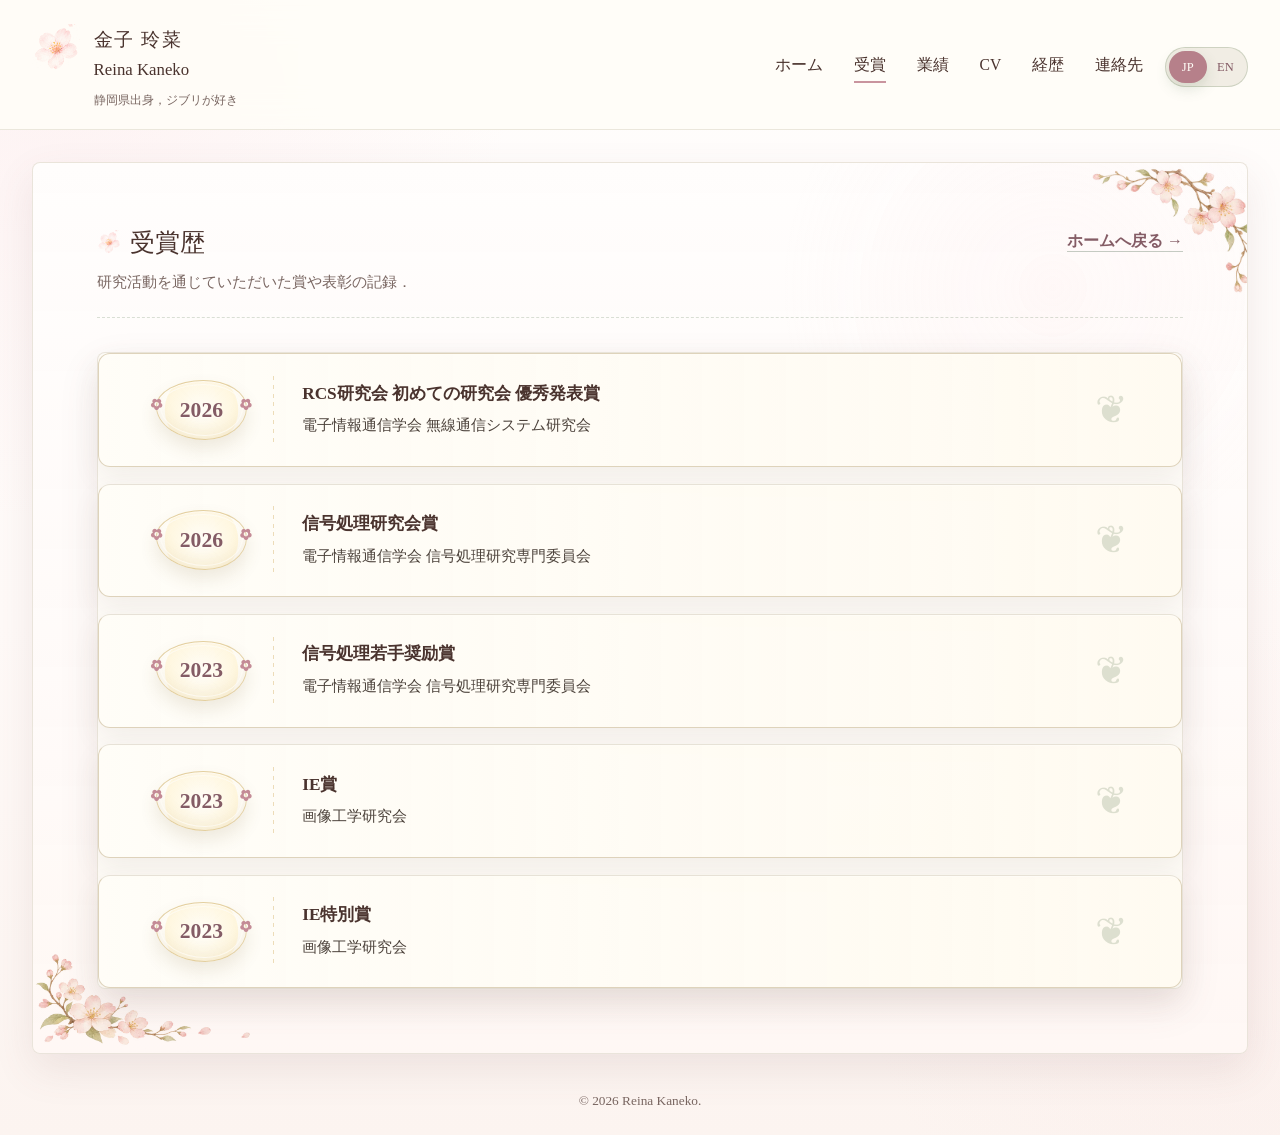
==== commit 0d5ab4da: "Use Tallinn watercolor for homepage hero and align Sakura ornaments across sections" ====
--- a/awards.html
+++ b/awards.html
@@ -6,7 +6,7 @@
   <meta name="viewport" content="width=device-width, initial-scale=1" />
   <title>受賞 | 金子 玲菜</title>
   <meta name="description" content="金子玲菜の受賞一覧。" />
-  <link rel="stylesheet" href="styles.css?v=20261112-sakura-all-v2" />
+  <link rel="stylesheet" href="styles.css?v=20261112-tallinn-sakura-v1" />
 </head>
 
 <body>
@@ -61,7 +61,7 @@
   <footer class="footer">
     <small>© 2026 Reina Kaneko.</small>
   </footer>
-  <script src="script.js?v=20261112-sakura-all-v2"></script>
+  <script src="script.js?v=20261112-tallinn-sakura-v1"></script>
 </body>
 
 </html>
--- a/styles.css
+++ b/styles.css
@@ -1763,3 +1763,89 @@
 @media print {
   .cv-page::before { display: none; }
 }
+
+
+/* Tallinn watercolor hero and paired sakura details — 2026-11-12 */
+.about {
+  background:
+    linear-gradient(90deg,
+      rgba(255, 253, 249, .43) 0%,
+      rgba(255, 253, 249, .70) 31%,
+      rgba(255, 253, 249, .76) 64%,
+      rgba(255, 253, 249, .49) 100%),
+    url("assets/tallinn-hero-watercolor.webp") center center / cover no-repeat;
+}
+.about::before {
+  background: linear-gradient(180deg, rgba(255, 253, 249, .035), rgba(255, 253, 249, .08));
+}
+/* The Tallinn painting already contains blossoms, so avoid overlapping decoration. */
+.about::after {
+  display: none;
+  content: none;
+}
+/* Use exactly the same single-flower motif on both sides of Research. */
+.research .section-label::after {
+  display: inline-block;
+  width: 1.5rem;
+  height: 1.5rem;
+  margin-left: .55rem;
+  vertical-align: -.2rem;
+  content: "";
+  background: url("assets/sakura-single.webp") center / contain no-repeat;
+  transform: scaleX(-1);
+}
+/* Upper-right sakura turns clockwise, opposite the lower-left floral corner. */
+.awards-page,
+.publications-page,
+.cv-page {
+  position: relative;
+  overflow: hidden;
+  background:
+    url("assets/sakura-corner-bottom.webp") left bottom / 14rem auto no-repeat,
+    radial-gradient(circle at 84% 14%, rgba(255, 223, 226, .14), transparent 17rem),
+    linear-gradient(180deg, rgba(255, 253, 252, .96), rgba(255, 248, 245, .90));
+}
+.awards-page::after,
+.publications-page::after,
+.cv-page::after {
+  position: absolute;
+  top: -1.25rem;
+  right: -1.25rem;
+  z-index: 0;
+  width: 15rem;
+  height: 15rem;
+  content: "";
+  background: url("assets/sakura-corner-top.webp") center / contain no-repeat;
+  transform: rotate(90deg);
+  transform-origin: center center;
+  pointer-events: none;
+}
+/* Replace the CV's old horizontal top decoration with the same turned corner. */
+.cv-page::before {
+  display: none;
+  content: none;
+}
+.cv-page .cv-back {
+  position: relative;
+  z-index: 1;
+}
+@media (max-width: 600px) {
+  .about {
+    background-position: 60% center;
+  }
+  .awards-page::after,
+  .publications-page::after,
+  .cv-page::after {
+    top: -.75rem;
+    right: -.75rem;
+    width: 9rem;
+    height: 9rem;
+  }
+}
+@media print {
+  .awards-page::after,
+  .publications-page::after,
+  .cv-page::after {
+    display: none;
+  }
+}
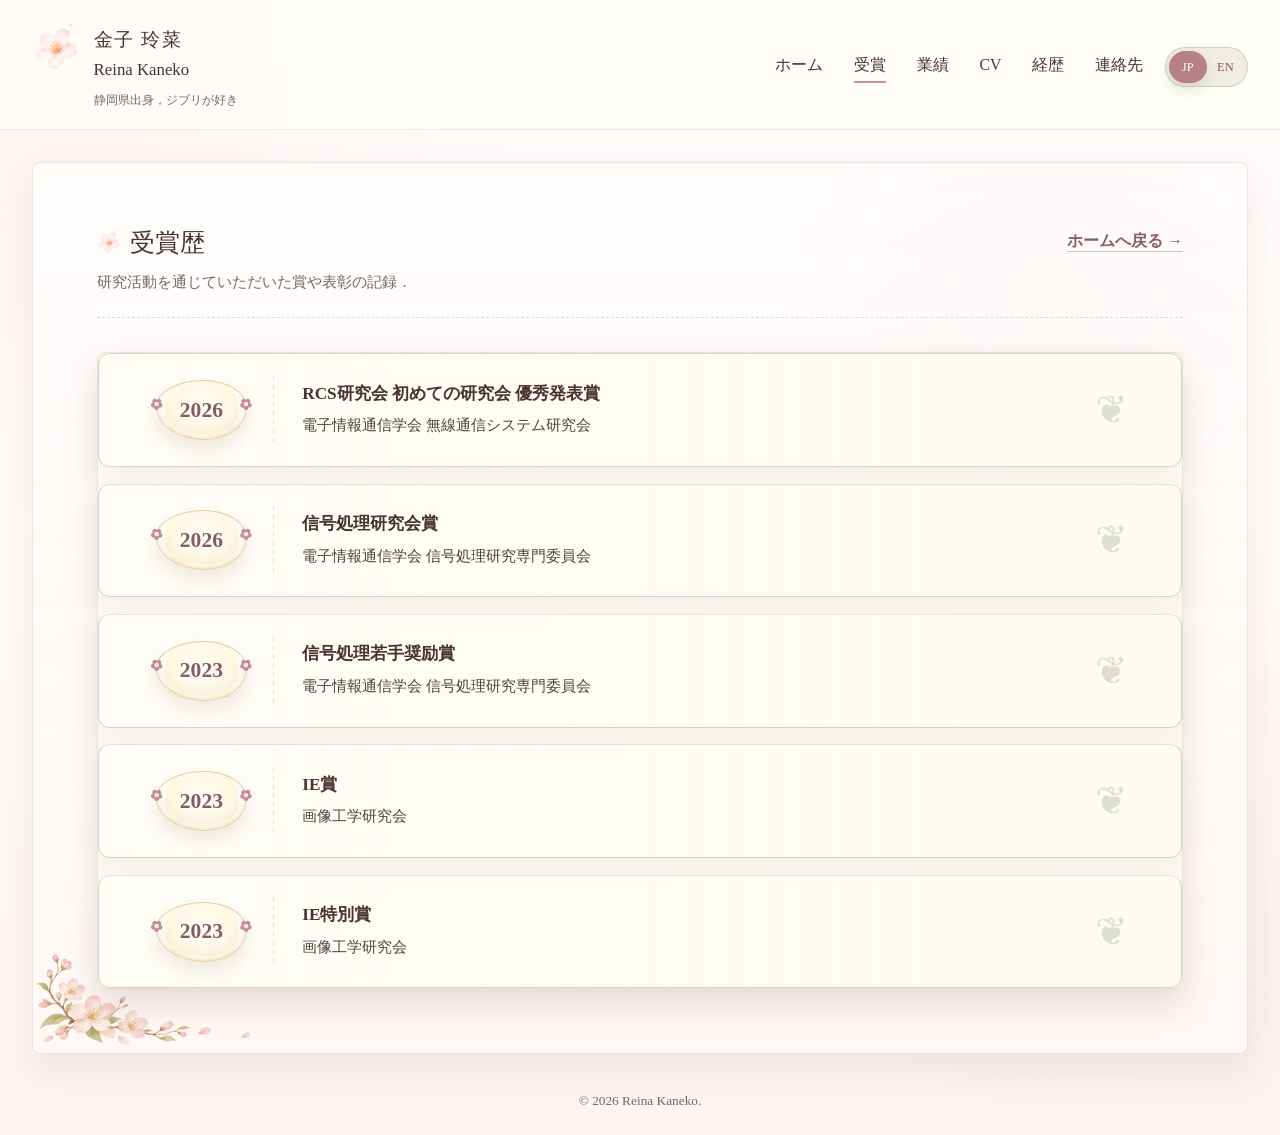
==== commit bddb809b: "Refine sakura timeline, award page, publication headings and CV print button" ====
--- a/awards.html
+++ b/awards.html
@@ -6,7 +6,7 @@
   <meta name="viewport" content="width=device-width, initial-scale=1" />
   <title>受賞 | 金子 玲菜</title>
   <meta name="description" content="金子玲菜の受賞一覧。" />
-  <link rel="stylesheet" href="styles.css?v=20261112-tallinn-sakura-v1" />
+  <link rel="stylesheet" href="styles.css?v=20261112-sakura-details-v3" />
 </head>
 
 <body>
--- a/styles.css
+++ b/styles.css
@@ -1849,3 +1849,154 @@
     display: none;
   }
 }
+
+/* Research card sakura: grow from each card's bottom-right corner. */
+.research-card::after {
+  right: -0.12rem;
+  bottom: -0.12rem;
+  width: 8.25rem;
+  height: 6.6rem;
+  background: url("assets/sakura-corner-bottom.webp") center / 100% 100% no-repeat;
+  transform: scaleX(-1);
+  transform-origin: center;
+  opacity: 1;
+  pointer-events: none;
+}
+@media (max-width: 560px) {
+  .research-card::after {
+    width: 6.5rem;
+    height: 5.2rem;
+  }
+}
+
+
+/* Sakura palette for the Education timeline */
+.timeline::before {
+  width: 2px;
+  background: linear-gradient(180deg, #eabac4 0%, #cf899b 48%, #edc9d0 100%);
+  border-radius: 99px;
+}
+.timeline li::before {
+  top: .48rem;
+  left: calc(-1rem - 1px);
+  width: .65rem;
+  height: .65rem;
+  background: #d894a4;
+  border: 2px solid #fff7f6;
+  box-shadow: 0 0 0 2px #e9c4cc, 0 2px 5px rgba(151, 93, 111, .14);
+}
+
+/* Awards: hide the stray ornament on the right. */
+.awards-page::after {
+  display: none;
+  content: none;
+}
+
+/* Soft stationery-style publication category headings. */
+.publication-group {
+  --heading-wash: #fff0f2;
+  --heading-edge: #e8bec9;
+  --heading-ink: #82545f;
+}
+.publication-group:nth-of-type(2) {
+  --heading-wash: #f5f0fa;
+  --heading-edge: #d9c5e7;
+  --heading-ink: #755d80;
+}
+.publication-group:nth-of-type(3) {
+  --heading-wash: #fff1eb;
+  --heading-edge: #e9cec0;
+  --heading-ink: #8b665d;
+}
+.publication-group:nth-of-type(4) {
+  --heading-wash: #f9f2f2;
+  --heading-edge: #e5c9cf;
+  --heading-ink: #805c65;
+}
+.publication-group h2,
+.publication-group:nth-of-type(2) h2,
+.publication-group:nth-of-type(3) h2,
+.publication-group:nth-of-type(4) h2 {
+  gap: .6rem;
+  margin: .2rem 0 .95rem;
+  padding: .5rem 1.25rem .5rem .72rem;
+  color: var(--heading-ink);
+  background:
+    linear-gradient(125deg, rgba(255,255,255,.82), transparent 74%),
+    var(--heading-wash);
+  border: 1px solid var(--heading-edge);
+  border-radius: 16px 18px 18px 9px;
+  box-shadow: 0 6px 18px rgba(144, 100, 112, .07), inset 0 1px 0 rgba(255,255,255,.9);
+  font-size: clamp(1rem, 1.9vw, 1.15rem);
+  font-weight: 600;
+  letter-spacing: .065em;
+  line-height: 1.45;
+}
+.publication-group h2::before,
+.publication-group:nth-of-type(2) h2::before,
+.publication-group:nth-of-type(3) h2::before,
+.publication-group:nth-of-type(4) h2::before {
+  display: inline-block;
+  flex: 0 0 1.5rem;
+  width: 1.5rem;
+  height: 1.5rem;
+  background: url("assets/sakura-single.webp") center / contain no-repeat;
+  border: none;
+  border-radius: 0;
+  content: "";
+}
+.publication-group h2::after {
+  content: "";
+  align-self: center;
+  width: .42rem;
+  height: .42rem;
+  margin-left: .12rem;
+  background: var(--heading-edge);
+  border-radius: 50%;
+  opacity: .75;
+}
+
+/* Coordinated print/PDF action without altering browser print behavior. */
+.cv-print {
+  display: inline-flex;
+  align-items: center;
+  justify-content: center;
+  gap: .55rem;
+  min-height: 2.65rem;
+  padding: .62rem 1.05rem;
+  color: #855660;
+  background: linear-gradient(145deg, rgba(255,255,255,.9), rgba(255,231,236,.95));
+  border: 1px solid #dfb6c1;
+  border-radius: 999px;
+  box-shadow: 0 5px 13px rgba(139, 82, 100, .09), inset 0 1px rgba(255,255,255,.95);
+  font-size: .85rem;
+  font-weight: 600;
+  line-height: 1.45;
+  white-space: nowrap;
+  transition: background .2s ease, box-shadow .2s ease, transform .2s ease;
+}
+.cv-print::before {
+  display: inline-block;
+  flex: 0 0 1.25rem;
+  width: 1.25rem;
+  height: 1.25rem;
+  background: url("assets/sakura-single.webp") center / contain no-repeat;
+  content: "";
+}
+.cv-print:hover {
+  background: linear-gradient(145deg, #fff8f7, #fbdbe4);
+  box-shadow: 0 7px 16px rgba(139, 82, 100, .13);
+  transform: translateY(-1px);
+}
+.cv-print:focus-visible {
+  outline: 2px solid #be7389;
+  outline-offset: 3px;
+}
+.cv-print:active { transform: translateY(0); }
+@media (prefers-reduced-motion: reduce) {
+  .cv-print { transition: none; }
+}
+@media (max-width: 560px) {
+  .publication-group h2 { max-width: 100%; }
+  .cv-print { white-space: normal; }
+}
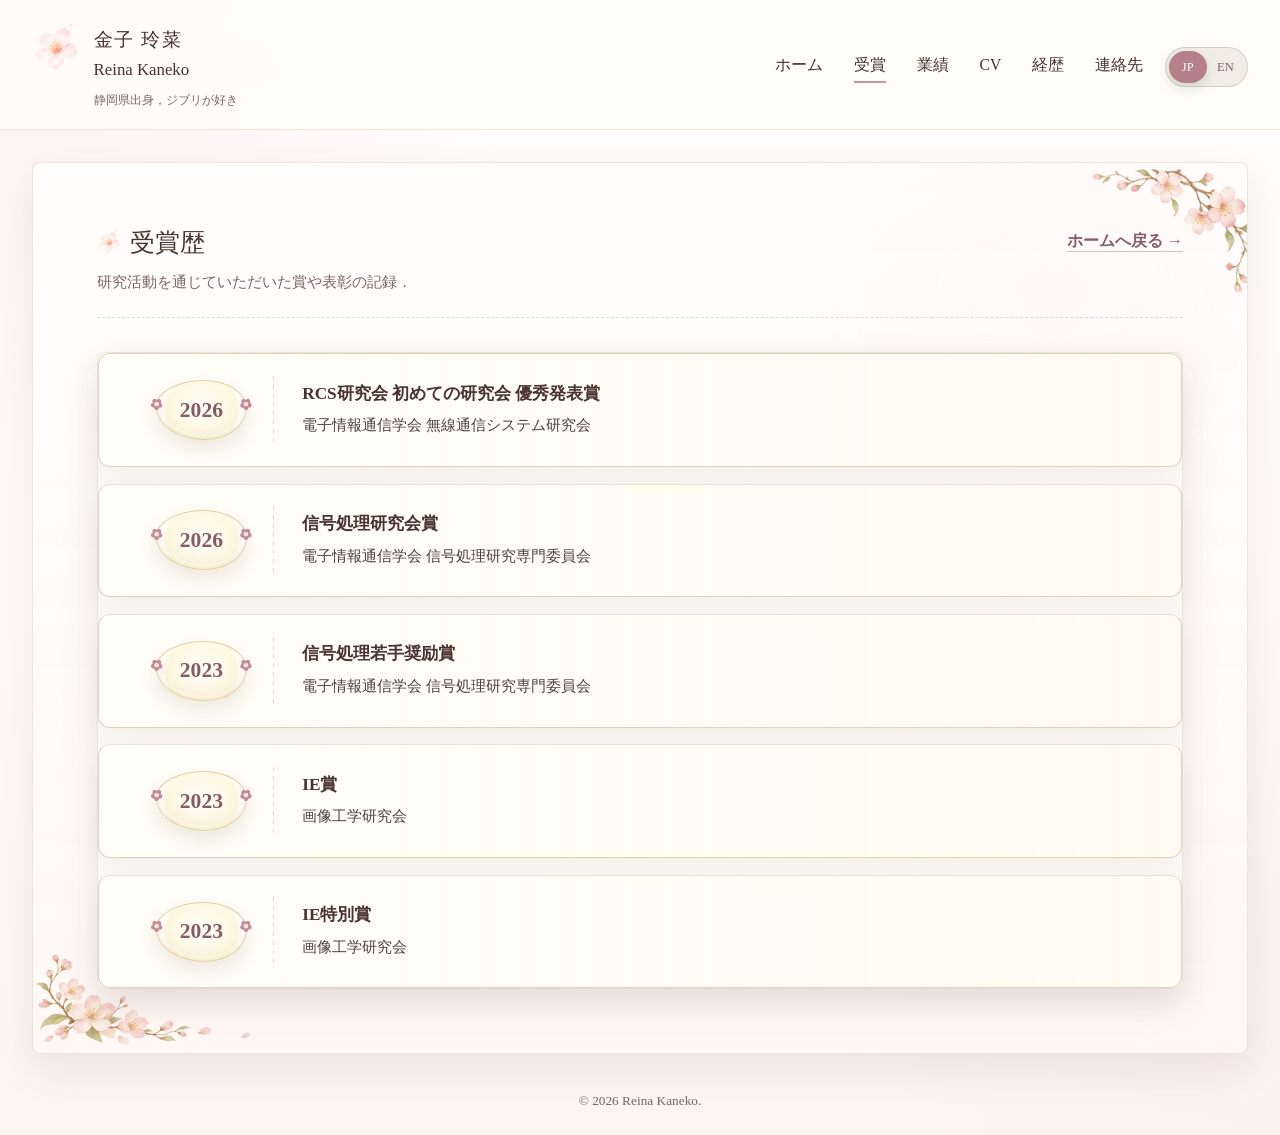
==== commit de2b6266: "Restore award page flowers, remove award card ornament, center education timeline dots" ====
--- a/awards.html
+++ b/awards.html
@@ -6,7 +6,7 @@
   <meta name="viewport" content="width=device-width, initial-scale=1" />
   <title>受賞 | 金子 玲菜</title>
   <meta name="description" content="金子玲菜の受賞一覧。" />
-  <link rel="stylesheet" href="styles.css?v=20261112-sakura-details-v3" />
+  <link rel="stylesheet" href="styles.css?v=20261112-awardcard-timeline-v4" />
 </head>
 
 <body>
--- a/styles.css
+++ b/styles.css
@@ -491,7 +491,7 @@
 
 .full-award-list li {
   position: relative;
-  grid-template-columns: 9.5rem 1fr 5rem;
+  grid-template-columns: 9.5rem minmax(0, 1fr);
   align-items: center;
   gap: 1.55rem;
   overflow: hidden;
@@ -1884,12 +1884,6 @@
   background: #d894a4;
   border: 2px solid #fff7f6;
   box-shadow: 0 0 0 2px #e9c4cc, 0 2px 5px rgba(151, 93, 111, .14);
-}
-
-/* Awards: hide the stray ornament on the right. */
-.awards-page::after {
-  display: none;
-  content: none;
 }
 
 /* Soft stationery-style publication category headings. */
@@ -2000,3 +1994,24 @@
   .publication-group h2 { max-width: 100%; }
   .cv-print { white-space: normal; }
 }
+
+/* Award cards: keep the page-level cherry blossoms, remove only the ❦ on each card. */
+.full-award-list li::after {
+  display: none;
+  content: none;
+}
+
+/* Both the timeline line and the dots share exactly one horizontal axis. */
+.timeline {
+  --timeline-indent: 1.5rem;
+  --timeline-axis: 0.46rem;
+  padding-left: var(--timeline-indent);
+}
+.timeline::before {
+  left: var(--timeline-axis);
+  width: 2px;
+}
+.timeline li::before {
+  left: calc(var(--timeline-axis) + 1px - var(--timeline-indent));
+  transform: translateX(-50%);
+}
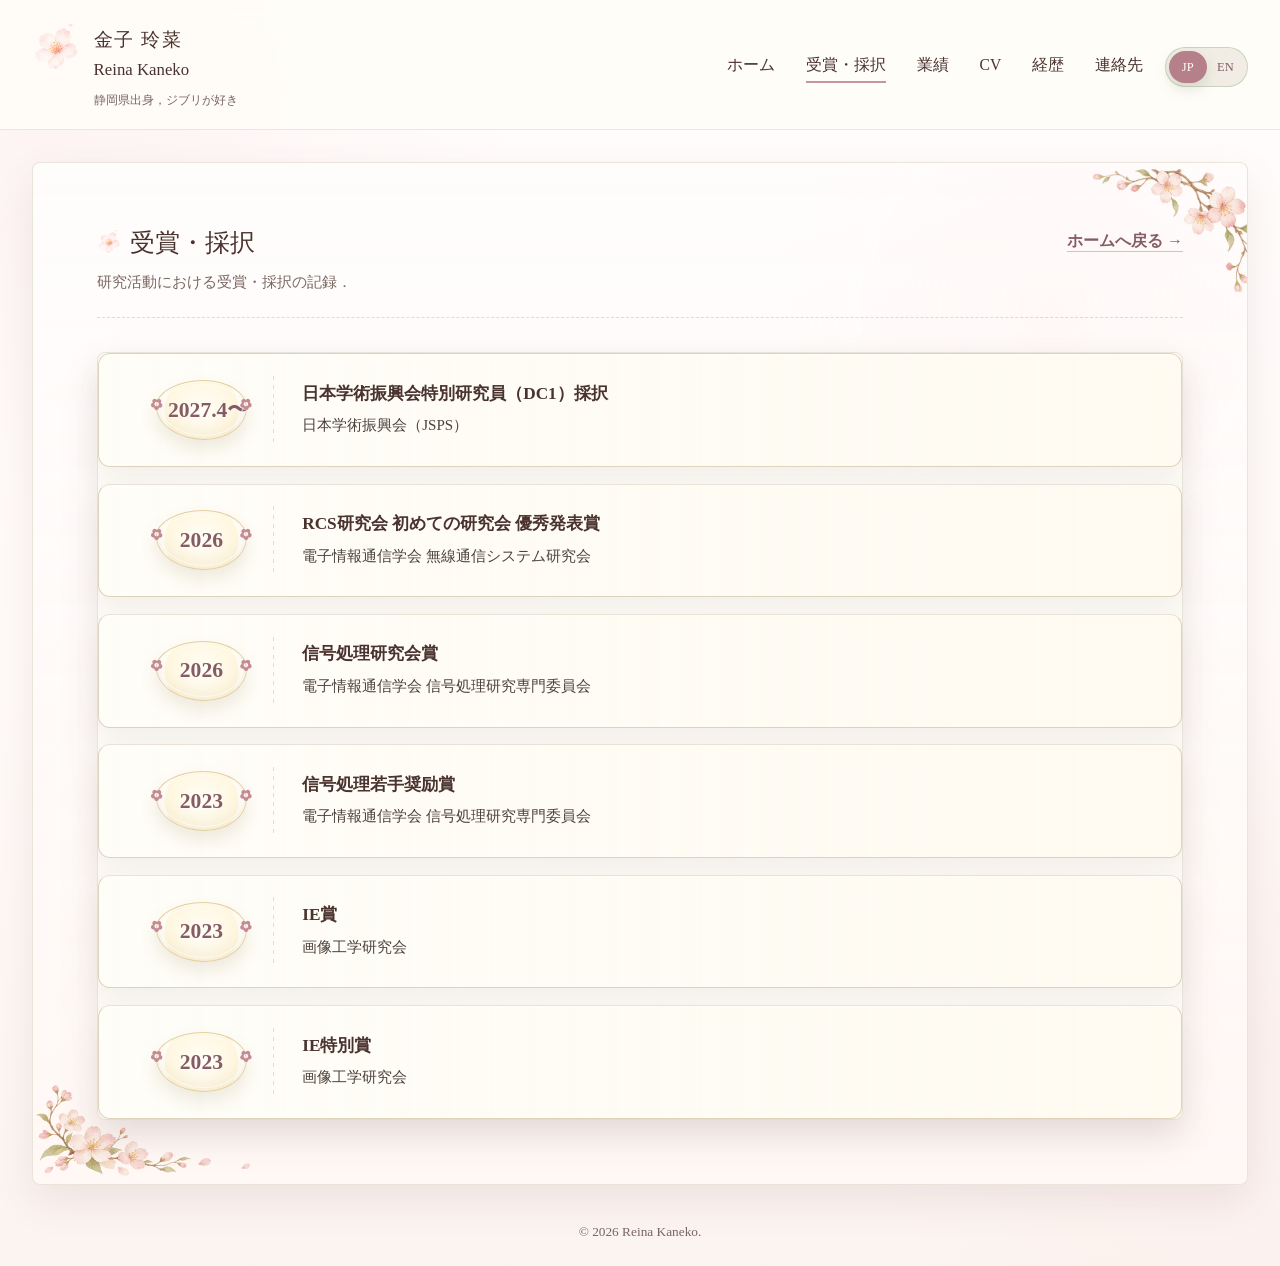
==== commit 300e6a0a: "Rename awards to awards and selections; add JSPS DC1 selection from April 2027" ====
--- a/awards.html
+++ b/awards.html
@@ -4,8 +4,8 @@
 <head>
   <meta charset="utf-8" />
   <meta name="viewport" content="width=device-width, initial-scale=1" />
-  <title>受賞 | 金子 玲菜</title>
-  <meta name="description" content="金子玲菜の受賞一覧。" />
+  <title>受賞・採択 | 金子 玲菜</title>
+  <meta name="description" content="金子玲菜の受賞・研究助成等の採択一覧。" />
   <link rel="stylesheet" href="styles.css?v=20261112-awardcard-timeline-v4" />
 </head>
 
@@ -23,7 +23,7 @@
       <nav class="nav" aria-label="Primary navigation">
         <a href="index.html" data-ja="ホーム" data-en="Home">ホーム</a>
         <!-- <a href="index.html#research" data-ja="研究" data-en="Research">研究</a> -->
-        <a href="awards.html" aria-current="page" data-ja="受賞" data-en="Award">受賞</a>
+        <a href="awards.html" aria-current="page" data-ja="受賞・採択" data-en="Awards & Selections">受賞・採択</a>
         <a href="publications.html" data-ja="業績" data-en="Publications">業績</a>
         <a href="cv.html" data-ja="CV" data-en="CV">CV</a>
         <a href="index.html#education" data-ja="経歴" data-en="Education">経歴</a>
@@ -40,9 +40,9 @@
     <section class="section page-section awards-page">
       <div class="awards-hero">
         <div>
-          <p class="section-label" data-ja="受賞歴" data-en="Awards">受賞歴</p>
-          <p class="page-lead" data-ja="研究活動を通じていただいた賞や表彰の記録．"
-            data-en="Awards and honors received through my research activities.">研究活動を通じていただいた賞や表彰の記録．</p>
+          <p class="section-label" data-ja="受賞・採択" data-en="Awards & Selections">受賞・採択</p>
+          <p class="page-lead" data-ja="研究活動における受賞・採択の記録．"
+            data-en="Awards, honors, and fellowship selections.">研究活動における受賞・採択の記録．</p>
         </div>
         <a class="text-link" href="index.html" data-ja="ホームへ戻る →" data-en="Back to home →">ホームへ戻る →</a>
       </div>
@@ -61,7 +61,7 @@
   <footer class="footer">
     <small>© 2026 Reina Kaneko.</small>
   </footer>
-  <script src="script.js?v=20261112-tallinn-sakura-v1"></script>
+  <script src="script.js?v=20261114-jsps-dc1-v1"></script>
 </body>
 
 </html>
